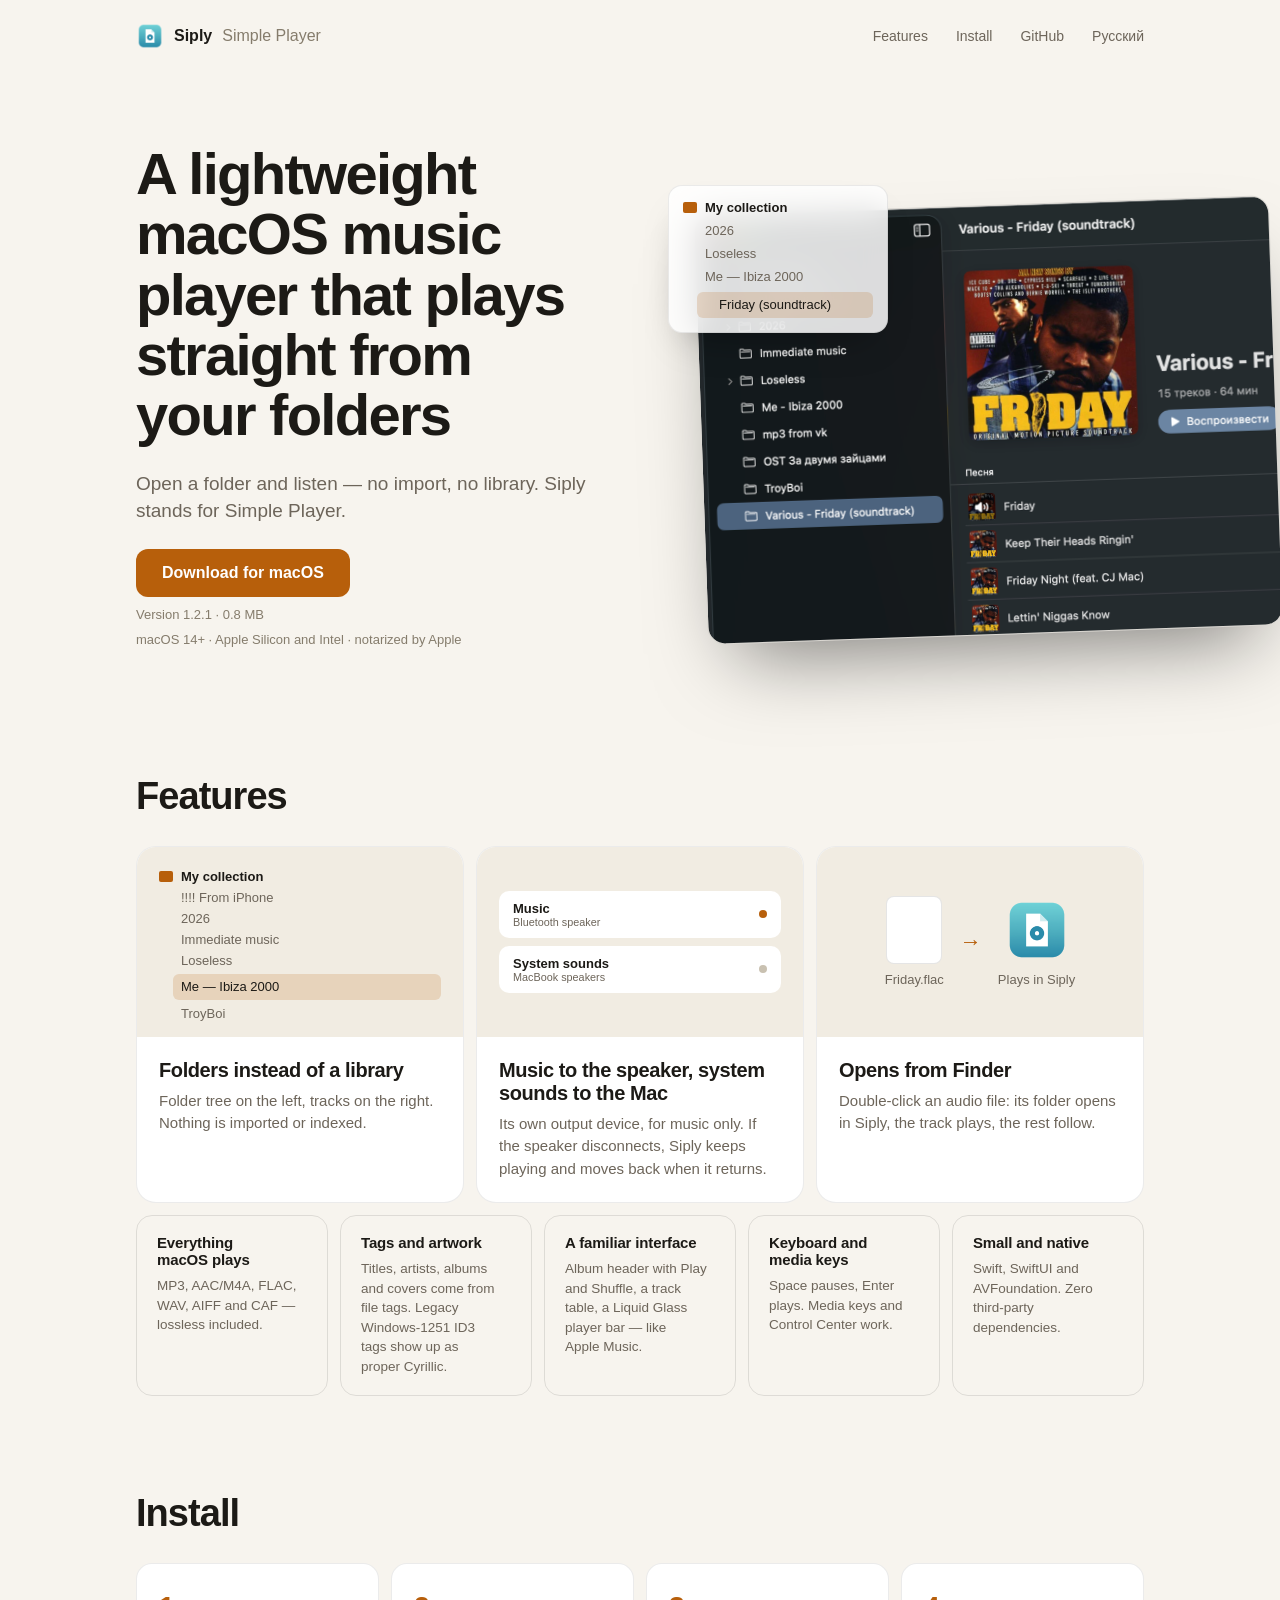
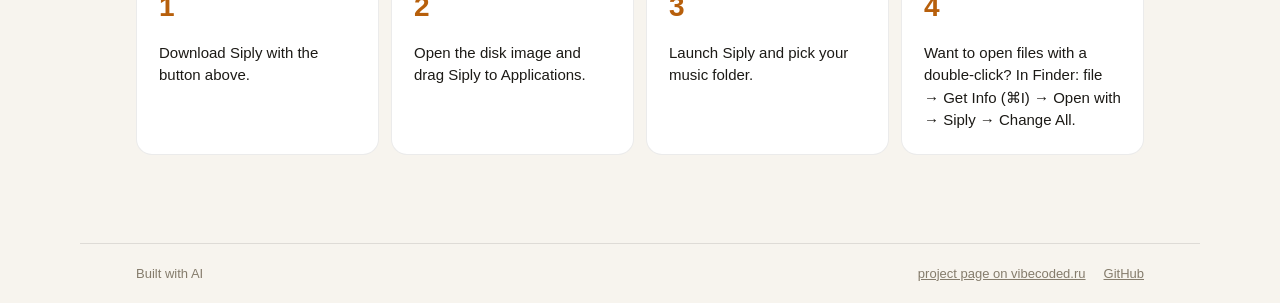
==== site/en/index.html @ b3800645 "chore: ссылки на сайт — siply.top" ====
<!doctype html>
<html lang="en">
<head>
<meta charset="utf-8">
<meta name="viewport" content="width=device-width, initial-scale=1">
<title>Siply — a music player for your folders on macOS</title>
<meta name="description" content="A lightweight native macOS player: open a folder and listen. No import, no library database.">
<meta property="og:title" content="Siply">
<meta property="og:description" content="A lightweight native macOS player: open a folder and listen. No import, no library database.">
<meta property="og:image" content="https://siply.top/assets/screenshot.png">
<link rel="icon" href="../assets/icon.png">
<link rel="alternate" hreflang="ru" href="https://siply.top/">
<link rel="alternate" hreflang="en" href="https://siply.top/en/">
<link rel="stylesheet" href="../assets/style.css">
<script defer src="https://stats.pisarev.me/script.js" data-website-id="2cc290f0-0ac6-487a-86b3-a697a581ee98"></script>
</head>
<body>
<div class="page">
<div class="in">
  <header>
    <a class="brand" href="./"><img src="../assets/icon.png" alt=""><span>Siply</span><span class="tag">Simple Player</span></a>
    <nav><a href="#features">Features</a><a href="#install">Install</a><a href="https://github.com/art-ps/siply">GitHub</a><a href="../" hreflang="ru" lang="ru">Русский</a></nav>
  </header>
  <main>
  <section class="hero">
    <div class="hero-text">
      <h1>A lightweight macOS music player that plays straight from your folders</h1>
      <p class="sub">Open a folder and listen — no import, no library. Siply stands for Simple Player.</p>
      <div class="dl">
        <a class="btn" id="download" data-umami-event="download" href="https://github.com/art-ps/siply/releases/download/v1.2.1/Siply-1.2.1.dmg">Download for macOS</a>
        <span class="note" id="release">Version 1.2.1 · 0.8 MB</span>
        <span class="note">macOS 14+ · Apple Silicon and Intel · notarized by Apple</span>
      </div>
    </div>
    <div class="hero-art">
      <div class="shot"><img src="../assets/screenshot.png" width="2000" height="1423" alt="Siply window: folder tree on the left, tracks with artwork on the right, floating player bar at the bottom"></div>
      <div class="tree" aria-hidden="true">
        <span class="root"><span class="folder"></span>My collection</span>
        <span class="sub-item">2026</span><span class="sub-item">Loseless</span><span class="sub-item">Me — Ibiza 2000</span><span class="sel">Friday (soundtrack)</span>
      </div>
    </div>
  </section>
  <section id="features">
    <h2>Features</h2>
    <div class="big">
      <div class="card">
        <div class="art art-tree" aria-hidden="true">
          <span class="root"><span class="folder"></span>My collection</span>
          <span class="sub-item">!!!! From iPhone</span><span class="sub-item">2026</span><span class="sub-item">Immediate music</span><span class="sub-item">Loseless</span><span class="sel">Me — Ibiza 2000</span><span class="sub-item">TroyBoi</span>
        </div>
        <div class="body"><h3>Folders instead of a library</h3><p>Folder tree on the left, tracks on the right. Nothing is imported or indexed.</p></div>
      </div>
      <div class="card">
        <div class="art art-out" aria-hidden="true">
          <div class="out"><span><b>Music</b><small>Bluetooth speaker</small></span><span class="dot"></span></div>
          <div class="out"><span><b>System sounds</b><small>MacBook speakers</small></span><span class="dot off"></span></div>
        </div>
        <div class="body"><h3>Music to the speaker, system sounds to the Mac</h3><p>Its own output device, for music only. If the speaker disconnects, Siply keeps playing and moves back when it returns.</p></div>
      </div>
      <div class="card">
        <div class="art art-open" aria-hidden="true">
          <figure><span class="file"></span><figcaption>Friday.flac</figcaption></figure>
          <span class="arrow">→</span>
          <figure><img src="../assets/icon.png" alt=""><figcaption>Plays in Siply</figcaption></figure>
        </div>
        <div class="body"><h3>Opens from Finder</h3><p>Double-click an audio file: its folder opens in Siply, the track plays, the rest follow.</p></div>
      </div>
    </div>
    <div class="small">
      <div class="mini"><h3>Everything macOS plays</h3><p>MP3, AAC/M4A, FLAC, WAV, AIFF and CAF — lossless included.</p></div>
      <div class="mini"><h3>Tags and artwork</h3><p>Titles, artists, albums and covers come from file tags. Legacy Windows-1251 ID3 tags show up as proper Cyrillic.</p></div>
      <div class="mini"><h3>A familiar interface</h3><p>Album header with Play and Shuffle, a track table, a Liquid Glass player bar — like Apple Music.</p></div>
      <div class="mini"><h3>Keyboard and media keys</h3><p>Space pauses, Enter plays. Media keys and Control Center work.</p></div>
      <div class="mini"><h3>Small and native</h3><p>Swift, SwiftUI and AVFoundation. Zero third-party dependencies.</p></div>
    </div>
  </section>
  <section id="install">
    <h2>Install</h2>
    <ol class="steps">
      <li><span class="n">1</span><span>Download Siply with the button above.</span></li>
      <li><span class="n">2</span><span>Open the disk image and drag Siply to Applications.</span></li>
      <li><span class="n">3</span><span>Launch Siply and pick your music folder.</span></li>
      <li><span class="n">4</span><span>Want to open files with a double-click? In Finder: file → Get Info (⌘I) → Open with → Siply → Change All.</span></li>
    </ol>
  </section>
  </main>
  <footer><span>Built with AI</span><span class="links"><a href="https://vibecoded.ru/products/siply">project page on vibecoded.ru</a><a href="https://github.com/art-ps/siply">GitHub</a></span></footer>
</div>
</div>
</body>
</html>
---- site/assets/style.css ----
:root {
  color-scheme: light dark;
  --bg: light-dark(#f7f4ee, #141210);
  --ink: light-dark(#1c1a16, #f3efe7);
  --soft: light-dark(#6d655a, #b3aa98);
  --faint: light-dark(#857c6c, #9b927f);
  --accent: oklch(0.58 0.14 55);
  --accent-bg: oklch(0.58 0.14 55 / .18);
  --card: light-dark(#fff, #1e1b17);
  --card-line: light-dark(rgba(0,0,0,.08), rgba(255,255,255,.08));
  --line: light-dark(rgba(0,0,0,.1), rgba(255,255,255,.1));
  --art: light-dark(#f1ece2, #272219);
  --off: light-dark(#c9c1b1, #5a5244);
}
* { box-sizing: border-box; }
body {
  margin: 0; background: var(--bg); color: var(--ink);
  font-family: -apple-system, BlinkMacSystemFont, "SF Pro Text", "Helvetica Neue", Helvetica, sans-serif;
}
a { color: inherit; }
a:hover { opacity: .8; }
a:focus-visible { outline: 3px solid var(--accent); outline-offset: 3px; border-radius: 4px; }
.page { min-height: 100vh; overflow: hidden; }
.in { max-width: 1120px; margin: 0 auto; }
h1, h2, h3, p, ol { margin: 0; }

header { display: flex; justify-content: space-between; align-items: center; flex-wrap: wrap; gap: 12px; padding: 22px 56px; }
.brand { display: flex; align-items: center; gap: 10px; font-weight: 600; font-size: 16px; text-decoration: none; }
.brand img { width: 28px; height: 28px; border-radius: 7px; }
.brand .tag { font-weight: 400; color: var(--faint); }
header nav { display: flex; gap: 28px; font-size: 14px; color: light-dark(#6d655a, #a69d8c); }
header nav a { text-decoration: none; }

.hero { padding: 72px 56px 48px; display: grid; grid-template-columns: repeat(auto-fit, minmax(380px, 1fr)); gap: 56px; align-items: center; }
.hero-text { display: flex; flex-direction: column; gap: 24px; }
h1 { font-size: clamp(40px, 5vw, 58px); line-height: 1.04; letter-spacing: -.03em; font-weight: 700; text-wrap: balance; }
.sub { font-size: 19px; line-height: 1.45; color: var(--soft); text-wrap: pretty; }
.dl { display: flex; flex-direction: column; gap: 10px; align-items: flex-start; }
.btn { padding: 15px 26px; border-radius: 12px; background: var(--accent); color: #fff; text-decoration: none; font-size: 16px; font-weight: 600; }
.dl .note { font-size: 13px; color: var(--faint); }

.hero-art { position: relative; height: 420px; }
.shot {
  position: absolute; inset: 30px -140px -40px 40px; border-radius: 18px; overflow: hidden;
  border: 1px solid light-dark(rgba(0,0,0,.12), rgba(255,255,255,.14));
  box-shadow: 0 40px 80px -30px rgba(0,0,0,.5);
  transform: rotate(-2deg); transform-origin: left bottom;
}
.shot img { display: block; width: 1000px; max-width: none; height: auto; }
.tree {
  position: absolute; left: 0; top: 0; width: 220px; padding: 14px; border-radius: 14px;
  background: light-dark(rgba(255,255,255,.85), rgba(40,36,30,.85));
  -webkit-backdrop-filter: blur(16px); backdrop-filter: blur(16px);
  border: 1px solid light-dark(rgba(0,0,0,.08), rgba(255,255,255,.1));
  box-shadow: 0 20px 40px -20px rgba(0,0,0,.4);
  font-size: 13px; display: flex; flex-direction: column; gap: 8px;
}
.root { font-weight: 600; display: flex; gap: 8px; align-items: center; }
.folder { width: 14px; height: 11px; border-radius: 2px; background: var(--accent); }
.sub-item { padding-left: 22px; color: var(--soft); }
.tree .sel { padding-left: 22px; padding-right: 8px; margin-left: 14px; border-radius: 6px; background: var(--accent-bg); line-height: 26px; }

#features { padding: 80px 56px 24px; }
#install { padding: 72px 56px 88px; }
h2 { margin-bottom: 28px; font-size: 38px; letter-spacing: -.025em; font-weight: 700; }
.big, .small { display: grid; gap: 12px; }
.big { grid-template-columns: repeat(auto-fit, minmax(280px, 1fr)); margin-bottom: 12px; }
.small { grid-template-columns: repeat(auto-fit, minmax(180px, 1fr)); }
.card { border-radius: 20px; background: var(--card); border: 1px solid var(--card-line); overflow: hidden; display: flex; flex-direction: column; }
.art { height: 190px; padding: 22px; background: var(--art); display: flex; flex-direction: column; gap: 8px; font-size: 13px; }
.art-tree { padding-bottom: 0; gap: 6px; overflow: hidden; }
.art-tree .sel { padding-left: 8px; margin-left: 14px; border-radius: 6px; background: var(--accent-bg); line-height: 26px; }
.art-out { justify-content: center; }
.out { display: flex; justify-content: space-between; align-items: center; padding: 10px 14px; border-radius: 10px; background: var(--card); }
.out > span:first-child { display: flex; flex-direction: column; }
.out b { font-weight: 600; }
.out small { color: var(--soft); }
.dot { width: 8px; height: 8px; border-radius: 50%; background: var(--accent); }
.dot.off { background: var(--off); }
.art-open { flex-direction: row; align-items: center; justify-content: center; gap: 16px; }
.art-open figure { margin: 0; display: flex; flex-direction: column; align-items: center; gap: 8px; color: var(--soft); }
.file { width: 56px; height: 68px; border-radius: 8px; background: var(--card); border: 1px solid var(--line); display: block; }
.art-open img { width: 68px; height: 68px; border-radius: 16px; }
.arrow { font-size: 22px; color: var(--accent); }
.body { padding: 22px; display: flex; flex-direction: column; gap: 8px; }
.body h3 { font-size: 20px; font-weight: 600; letter-spacing: -.02em; }
.body p { font-size: 15px; line-height: 1.5; color: var(--soft); text-wrap: pretty; }
.mini { padding: 18px 20px; border-radius: 16px; border: 1px solid var(--line); display: flex; flex-direction: column; gap: 8px; }
.mini h3 { font-size: 15px; font-weight: 600; letter-spacing: -.01em; text-wrap: balance; }
.mini p { font-size: 13.5px; line-height: 1.45; color: var(--soft); text-wrap: pretty; }

.steps { padding: 0; list-style: none; display: grid; grid-template-columns: repeat(auto-fit, minmax(220px, 1fr)); gap: 12px; }
.steps li { padding: 22px; border-radius: 16px; background: var(--card); border: 1px solid var(--card-line); display: flex; flex-direction: column; gap: 14px; font-size: 15px; line-height: 1.5; }
.steps .n { font-size: 28px; font-weight: 700; letter-spacing: -.03em; color: var(--accent); }

footer { padding: 22px 56px; border-top: 1px solid var(--line); display: flex; justify-content: space-between; flex-wrap: wrap; gap: 12px; font-size: 13px; color: var(--faint); }
footer .links { display: flex; gap: 18px; }

@media (max-width: 720px) {
  header, .hero, #features, #install, footer { padding-left: 20px; padding-right: 20px; }
  header nav { gap: 18px; flex-wrap: wrap; }
  .hero { grid-template-columns: 1fr; gap: 32px; padding-top: 40px; padding-bottom: 32px; }
  .hero-art { height: auto; }
  .shot { position: relative; inset: auto; transform: none; }
  .shot img { width: 100%; }
  .tree { display: none; }
  #features { padding-top: 56px; }
  #install { padding-top: 56px; padding-bottom: 64px; }
  h2 { font-size: 32px; }
  .big, .small, .steps { grid-template-columns: 1fr; }
}
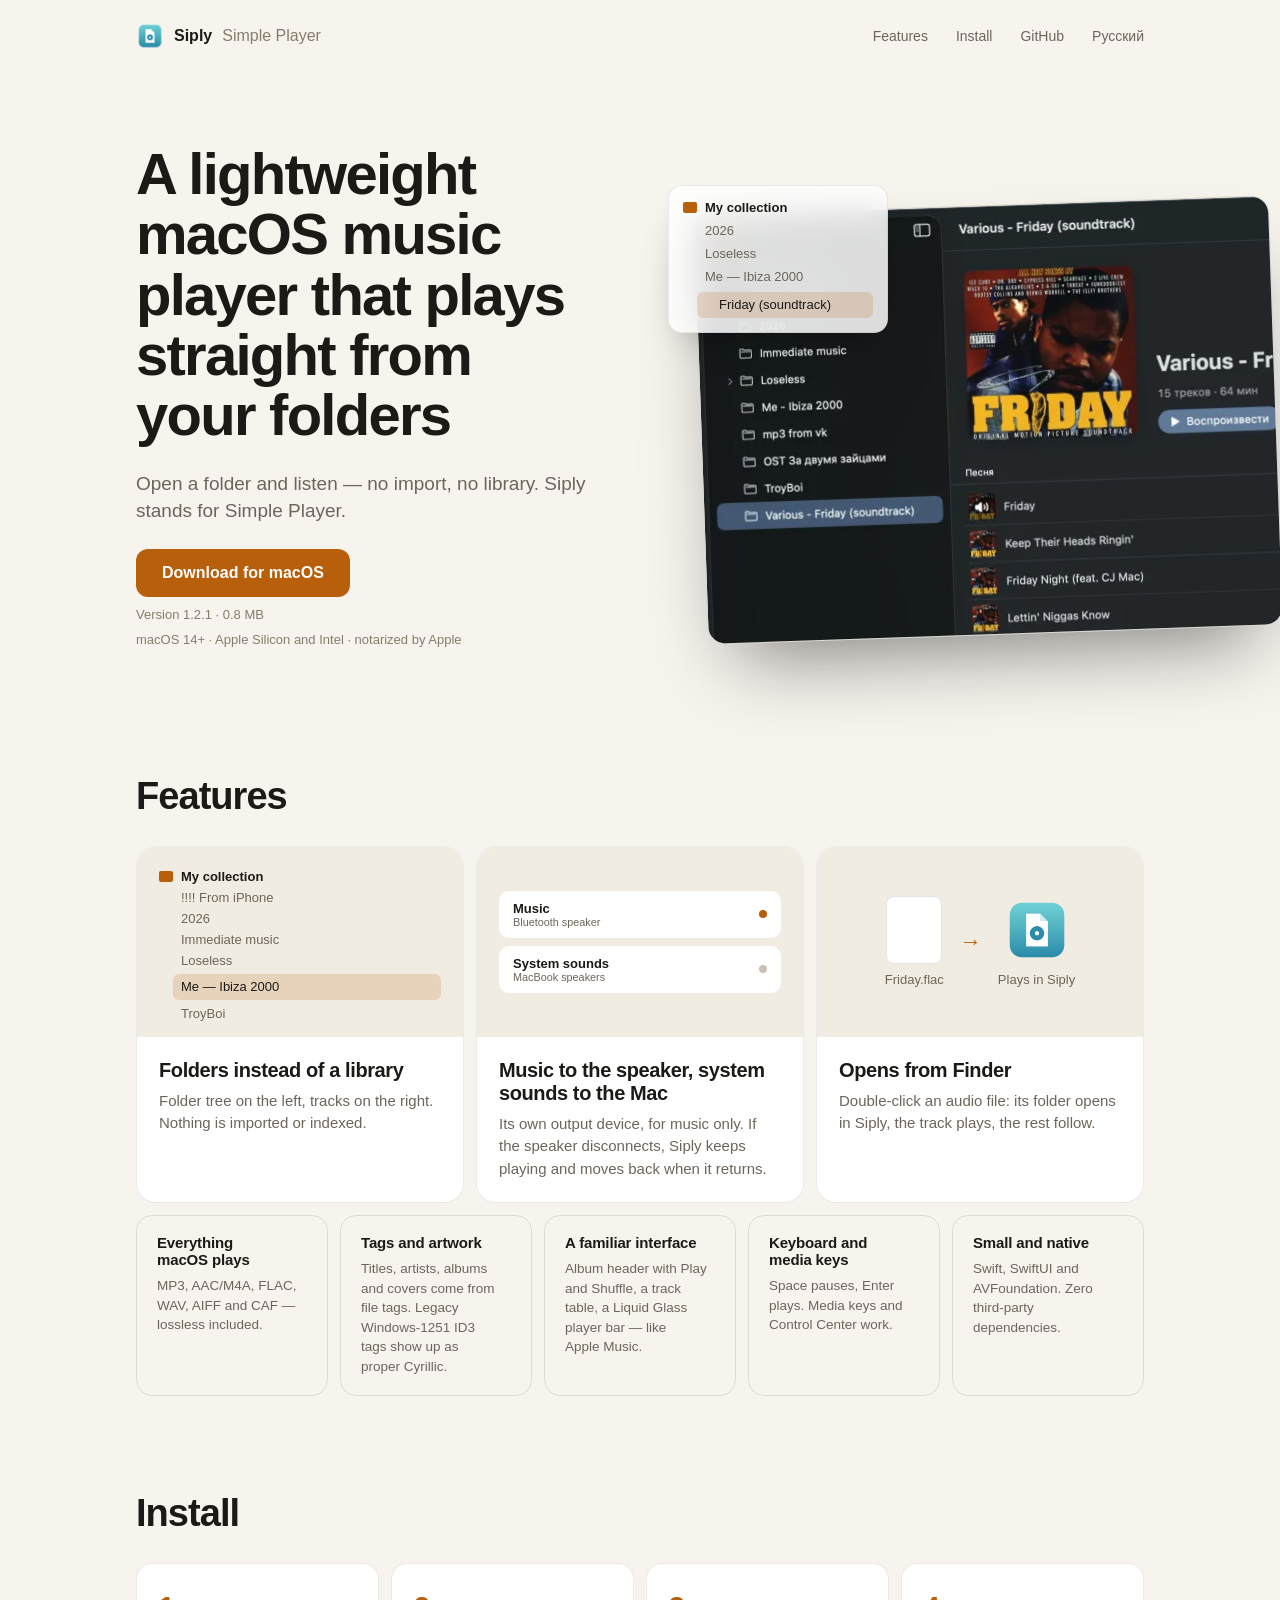
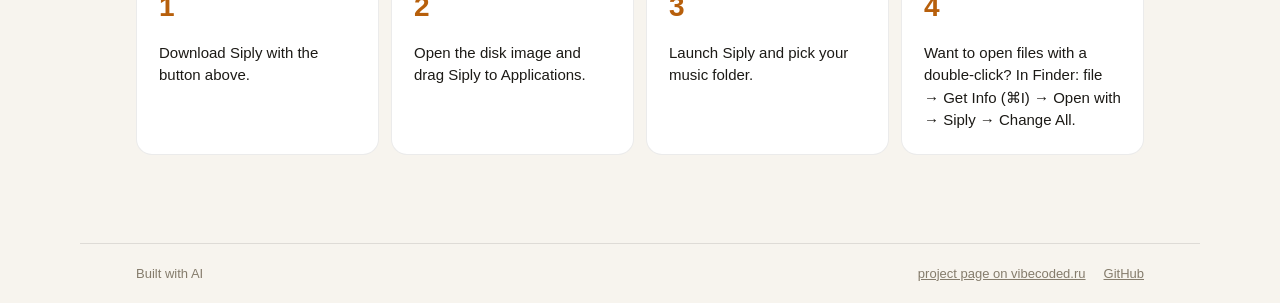
==== commit dac0f80b: "feat(site): лёгкий скриншот, иконки, своя 404" ====
--- a/site/en/index.html
+++ b/site/en/index.html
@@ -7,7 +7,7 @@
 <meta name="description" content="A lightweight native macOS player: open a folder and listen. No import, no library database.">
 <meta property="og:title" content="Siply">
 <meta property="og:description" content="A lightweight native macOS player: open a folder and listen. No import, no library database.">
-<meta property="og:image" content="https://siply.top/assets/screenshot.png">
+<meta property="og:image" content="https://siply.top/assets/screenshot.jpg">
 <link rel="icon" href="../assets/icon.png">
 <link rel="alternate" hreflang="ru" href="https://siply.top/">
 <link rel="alternate" hreflang="en" href="https://siply.top/en/">
@@ -33,7 +33,7 @@
       </div>
     </div>
     <div class="hero-art">
-      <div class="shot"><img src="../assets/screenshot.png" width="2000" height="1423" alt="Siply window: folder tree on the left, tracks with artwork on the right, floating player bar at the bottom"></div>
+      <div class="shot"><picture><source type="image/webp" srcset="../assets/screenshot-1000.webp 1000w, ../assets/screenshot.webp 2000w" sizes="1000px"><img fetchpriority="high" src="../assets/screenshot.jpg" width="2000" height="1423" alt="Siply window: folder tree on the left, tracks with artwork on the right, floating player bar at the bottom"></picture></div>
       <div class="tree" aria-hidden="true">
         <span class="root"><span class="folder"></span>My collection</span>
         <span class="sub-item">2026</span><span class="sub-item">Loseless</span><span class="sub-item">Me — Ibiza 2000</span><span class="sel">Friday (soundtrack)</span>
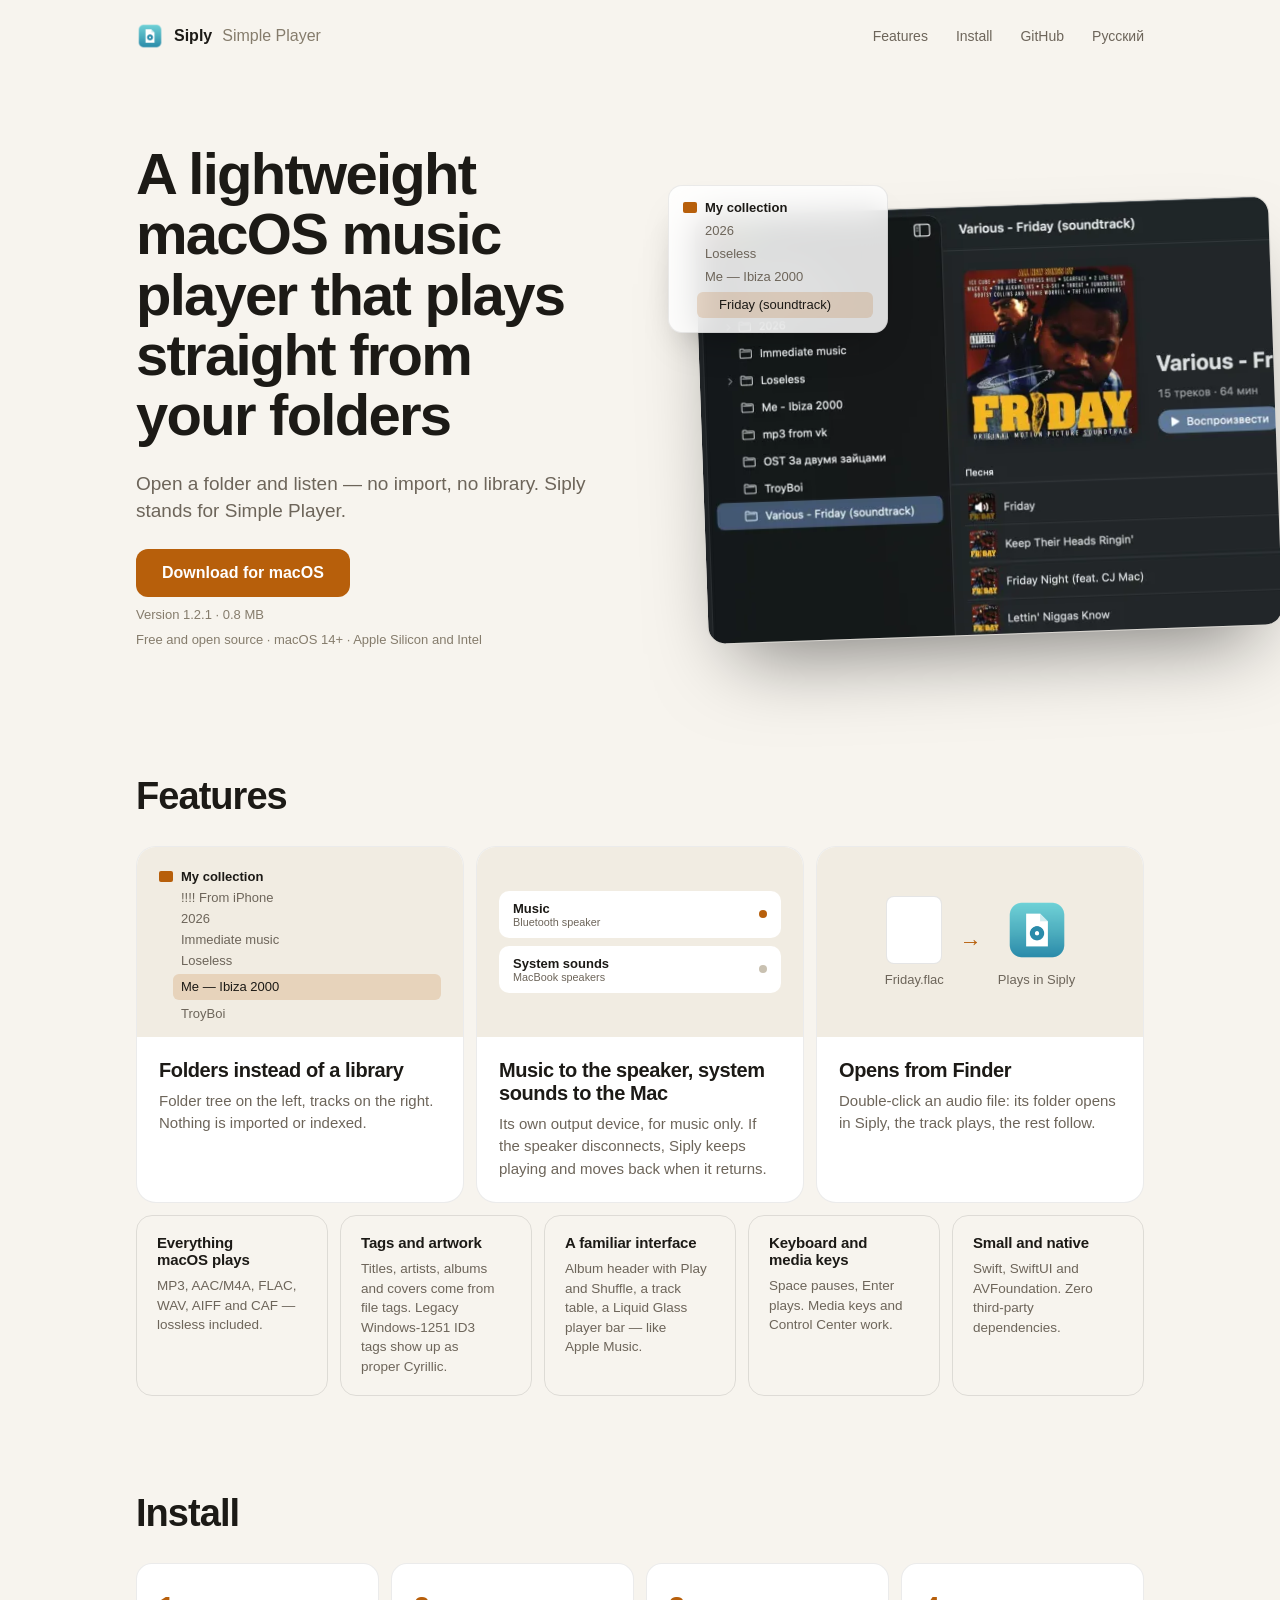
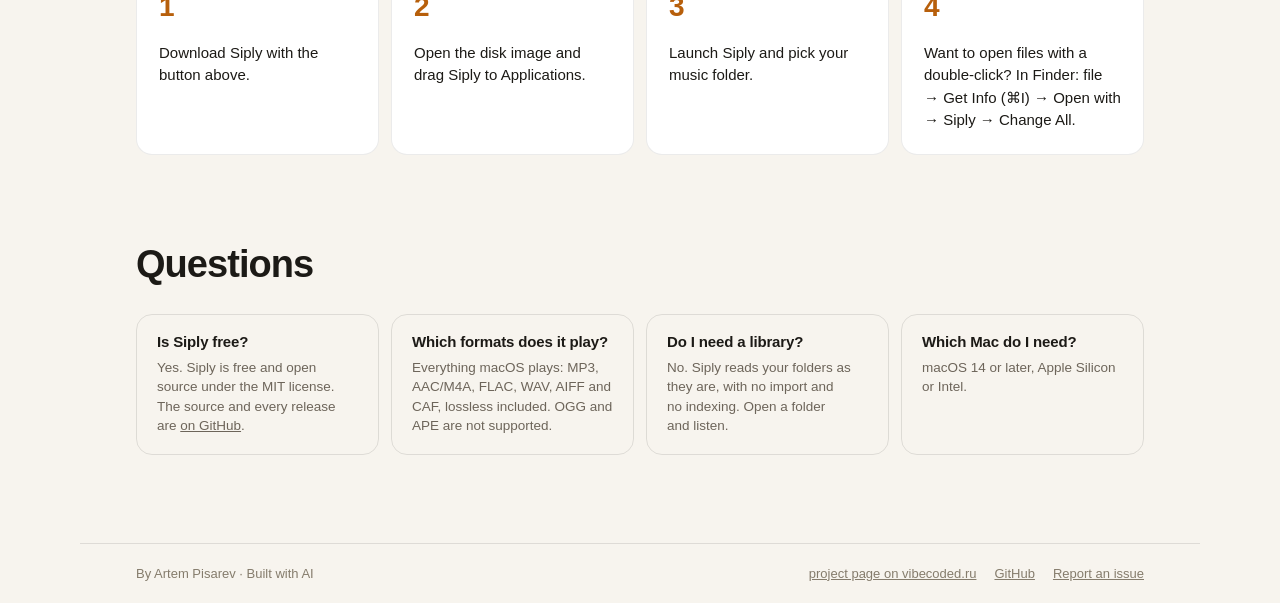
==== commit b768845f: "feat(site): блок «Вопросы», автор, открытый код; LICENSE MIT" ====
--- a/site/en/index.html
+++ b/site/en/index.html
@@ -3,14 +3,102 @@
 <head>
 <meta charset="utf-8">
 <meta name="viewport" content="width=device-width, initial-scale=1">
-<title>Siply — a music player for your folders on macOS</title>
-<meta name="description" content="A lightweight native macOS player: open a folder and listen. No import, no library database.">
-<meta property="og:title" content="Siply">
-<meta property="og:description" content="A lightweight native macOS player: open a folder and listen. No import, no library database.">
+<title>Siply — free Mac music player for folders and FLAC</title>
+<meta name="description" content="Free, lightweight native macOS music player: open a folder and listen. Plays FLAC, MP3, AAC and WAV with no import and no library. Open source, macOS 14+.">
+<link rel="canonical" href="https://siply.top/en/">
+<meta property="og:title" content="Siply — free Mac music player for folders and FLAC">
+<meta property="og:description" content="Free, lightweight native macOS music player: open a folder and listen. Plays FLAC, MP3, AAC and WAV with no import and no library. Open source, macOS 14+.">
+<meta property="og:url" content="https://siply.top/en/">
+<meta property="og:type" content="website">
+<meta property="og:site_name" content="Siply">
+<meta property="og:locale" content="en_US">
+<meta property="og:locale:alternate" content="ru_RU">
 <meta property="og:image" content="https://siply.top/assets/screenshot.jpg">
-<link rel="icon" href="../assets/icon.png">
+<meta property="og:image:width" content="2000">
+<meta property="og:image:height" content="1423">
+<meta property="og:image:alt" content="Siply window: folder tree on the left, tracks with artwork on the right, floating player bar at the bottom">
+<meta name="twitter:card" content="summary_large_image">
+<link rel="icon" href="/favicon.ico" sizes="32x32">
+<link rel="icon" href="/assets/icon.png" type="image/png">
+<link rel="apple-touch-icon" href="/assets/apple-touch-icon.png">
 <link rel="alternate" hreflang="ru" href="https://siply.top/">
 <link rel="alternate" hreflang="en" href="https://siply.top/en/">
+<link rel="alternate" hreflang="x-default" href="https://siply.top/">
+<script type="application/ld+json">
+{
+  "@context": "https://schema.org",
+  "@graph": [
+    {
+      "@type": "WebSite",
+      "@id": "https://siply.top/#website",
+      "url": "https://siply.top/",
+      "name": "Siply",
+      "inLanguage": [
+        "ru",
+        "en"
+      ],
+      "publisher": {
+        "@id": "https://siply.top/#author"
+      }
+    },
+    {
+      "@type": "WebPage",
+      "@id": "https://siply.top/en/#webpage",
+      "url": "https://siply.top/en/",
+      "name": "Siply — free Mac music player for folders and FLAC",
+      "description": "Free, lightweight native macOS music player: open a folder and listen. Plays FLAC, MP3, AAC and WAV with no import and no library. Open source, macOS 14+.",
+      "inLanguage": "en",
+      "isPartOf": {
+        "@id": "https://siply.top/#website"
+      },
+      "about": {
+        "@id": "https://siply.top/#software"
+      }
+    },
+    {
+      "@type": "SoftwareApplication",
+      "@id": "https://siply.top/#software",
+      "name": "Siply",
+      "description": "Free, lightweight native macOS music player: open a folder and listen. Plays FLAC, MP3, AAC and WAV with no import and no library. Open source, macOS 14+.",
+      "applicationCategory": "MultimediaApplication",
+      "operatingSystem": "macOS 14 or later",
+      "isAccessibleForFree": true,
+      "license": "https://opensource.org/licenses/MIT",
+      "url": "https://siply.top/en/",
+      "image": "https://siply.top/assets/screenshot.jpg",
+      "offers": {
+        "@type": "Offer",
+        "price": "0",
+        "priceCurrency": "USD",
+        "url": "https://siply.top/en/"
+      },
+      "featureList": [
+        "Folders instead of a library",
+        "Music to the speaker, system sounds to the Mac",
+        "Opens from Finder",
+        "Everything macOS plays",
+        "Tags and artwork",
+        "A familiar interface",
+        "Keyboard and media keys",
+        "Small and native"
+      ],
+      "author": {
+        "@id": "https://siply.top/#author"
+      },
+      "sameAs": [
+        "https://github.com/art-ps/siply",
+        "https://vibecoded.ru/products/siply"
+      ]
+    },
+    {
+      "@type": "Person",
+      "@id": "https://siply.top/#author",
+      "name": "Artem Pisarev",
+      "url": "https://github.com/art-ps"
+    }
+  ]
+}
+</script>
 <link rel="stylesheet" href="../assets/style.css">
 <script defer src="https://stats.pisarev.me/script.js" data-website-id="2cc290f0-0ac6-487a-86b3-a697a581ee98"></script>
 </head>
@@ -29,11 +117,11 @@
       <div class="dl">
         <a class="btn" id="download" data-umami-event="download" href="https://github.com/art-ps/siply/releases/download/v1.2.1/Siply-1.2.1.dmg">Download for macOS</a>
         <span class="note" id="release">Version 1.2.1 · 0.8 MB</span>
-        <span class="note">macOS 14+ · Apple Silicon and Intel · notarized by Apple</span>
+        <span class="note">Free and open source · macOS 14+ · Apple Silicon and Intel</span>
       </div>
     </div>
     <div class="hero-art">
-      <div class="shot"><picture><source type="image/webp" srcset="../assets/screenshot-1000.webp 1000w, ../assets/screenshot.webp 2000w" sizes="1000px"><img fetchpriority="high" src="../assets/screenshot.jpg" width="2000" height="1423" alt="Siply window: folder tree on the left, tracks with artwork on the right, floating player bar at the bottom"></picture></div>
+      <div class="shot"><picture><source type="image/webp" srcset="../assets/screenshot-1000.webp 1000w, ../assets/screenshot.webp 2000w" sizes="(max-width: 720px) 100vw, 1000px"><img fetchpriority="high" src="../assets/screenshot.jpg" width="2000" height="1423" alt="Siply window: folder tree on the left, tracks with artwork on the right, floating player bar at the bottom"></picture></div>
       <div class="tree" aria-hidden="true">
         <span class="root"><span class="folder"></span>My collection</span>
         <span class="sub-item">2026</span><span class="sub-item">Loseless</span><span class="sub-item">Me — Ibiza 2000</span><span class="sel">Friday (soundtrack)</span>
@@ -83,8 +171,17 @@
       <li><span class="n">4</span><span>Want to open files with a double-click? In Finder: file → Get Info (⌘I) → Open with → Siply → Change All.</span></li>
     </ol>
   </section>
+  <section id="faq">
+    <h2>Questions</h2>
+    <div class="small">
+      <div class="mini"><h3>Is Siply free?</h3><p>Yes. Siply is free and open source under the MIT license. The source and every release are <a href="https://github.com/art-ps/siply">on GitHub</a>.</p></div>
+      <div class="mini"><h3>Which formats does it play?</h3><p>Everything macOS plays: MP3, AAC/M4A, FLAC, WAV, AIFF and CAF, lossless included. OGG and APE are not supported.</p></div>
+      <div class="mini"><h3>Do I need a library?</h3><p>No. Siply reads your folders as they are, with no import and no indexing. Open a folder and listen.</p></div>
+      <div class="mini"><h3>Which Mac do I need?</h3><p>macOS 14 or later, Apple Silicon or Intel.</p></div>
+    </div>
+  </section>
   </main>
-  <footer><span>Built with AI</span><span class="links"><a href="https://vibecoded.ru/products/siply">project page on vibecoded.ru</a><a href="https://github.com/art-ps/siply">GitHub</a></span></footer>
+  <footer><span>By Artem Pisarev · Built with AI</span><span class="links"><a href="https://vibecoded.ru/products/siply">project page on vibecoded.ru</a><a href="https://github.com/art-ps/siply">GitHub</a><a href="https://github.com/art-ps/siply/issues">Report an issue</a></span></footer>
 </div>
 </div>
 </body>
--- a/site/assets/style.css
+++ b/site/assets/style.css
@@ -62,6 +62,7 @@
 
 #features { padding: 80px 56px 24px; }
 #install { padding: 72px 56px 88px; }
+#faq { padding: 0 56px 88px; }
 h2 { margin-bottom: 28px; font-size: 38px; letter-spacing: -.025em; font-weight: 700; }
 .big, .small { display: grid; gap: 12px; }
 .big { grid-template-columns: repeat(auto-fit, minmax(280px, 1fr)); margin-bottom: 12px; }
@@ -97,7 +98,7 @@
 footer .links { display: flex; gap: 18px; }
 
 @media (max-width: 720px) {
-  header, .hero, #features, #install, footer { padding-left: 20px; padding-right: 20px; }
+  header, .hero, #features, #install, #faq, footer { padding-left: 20px; padding-right: 20px; }
   header nav { gap: 18px; flex-wrap: wrap; }
   .hero { grid-template-columns: 1fr; gap: 32px; padding-top: 40px; padding-bottom: 32px; }
   .hero-art { height: auto; }
@@ -106,6 +107,7 @@
   .tree { display: none; }
   #features { padding-top: 56px; }
   #install { padding-top: 56px; padding-bottom: 64px; }
+  #faq { padding-bottom: 64px; }
   h2 { font-size: 32px; }
   .big, .small, .steps { grid-template-columns: 1fr; }
 }
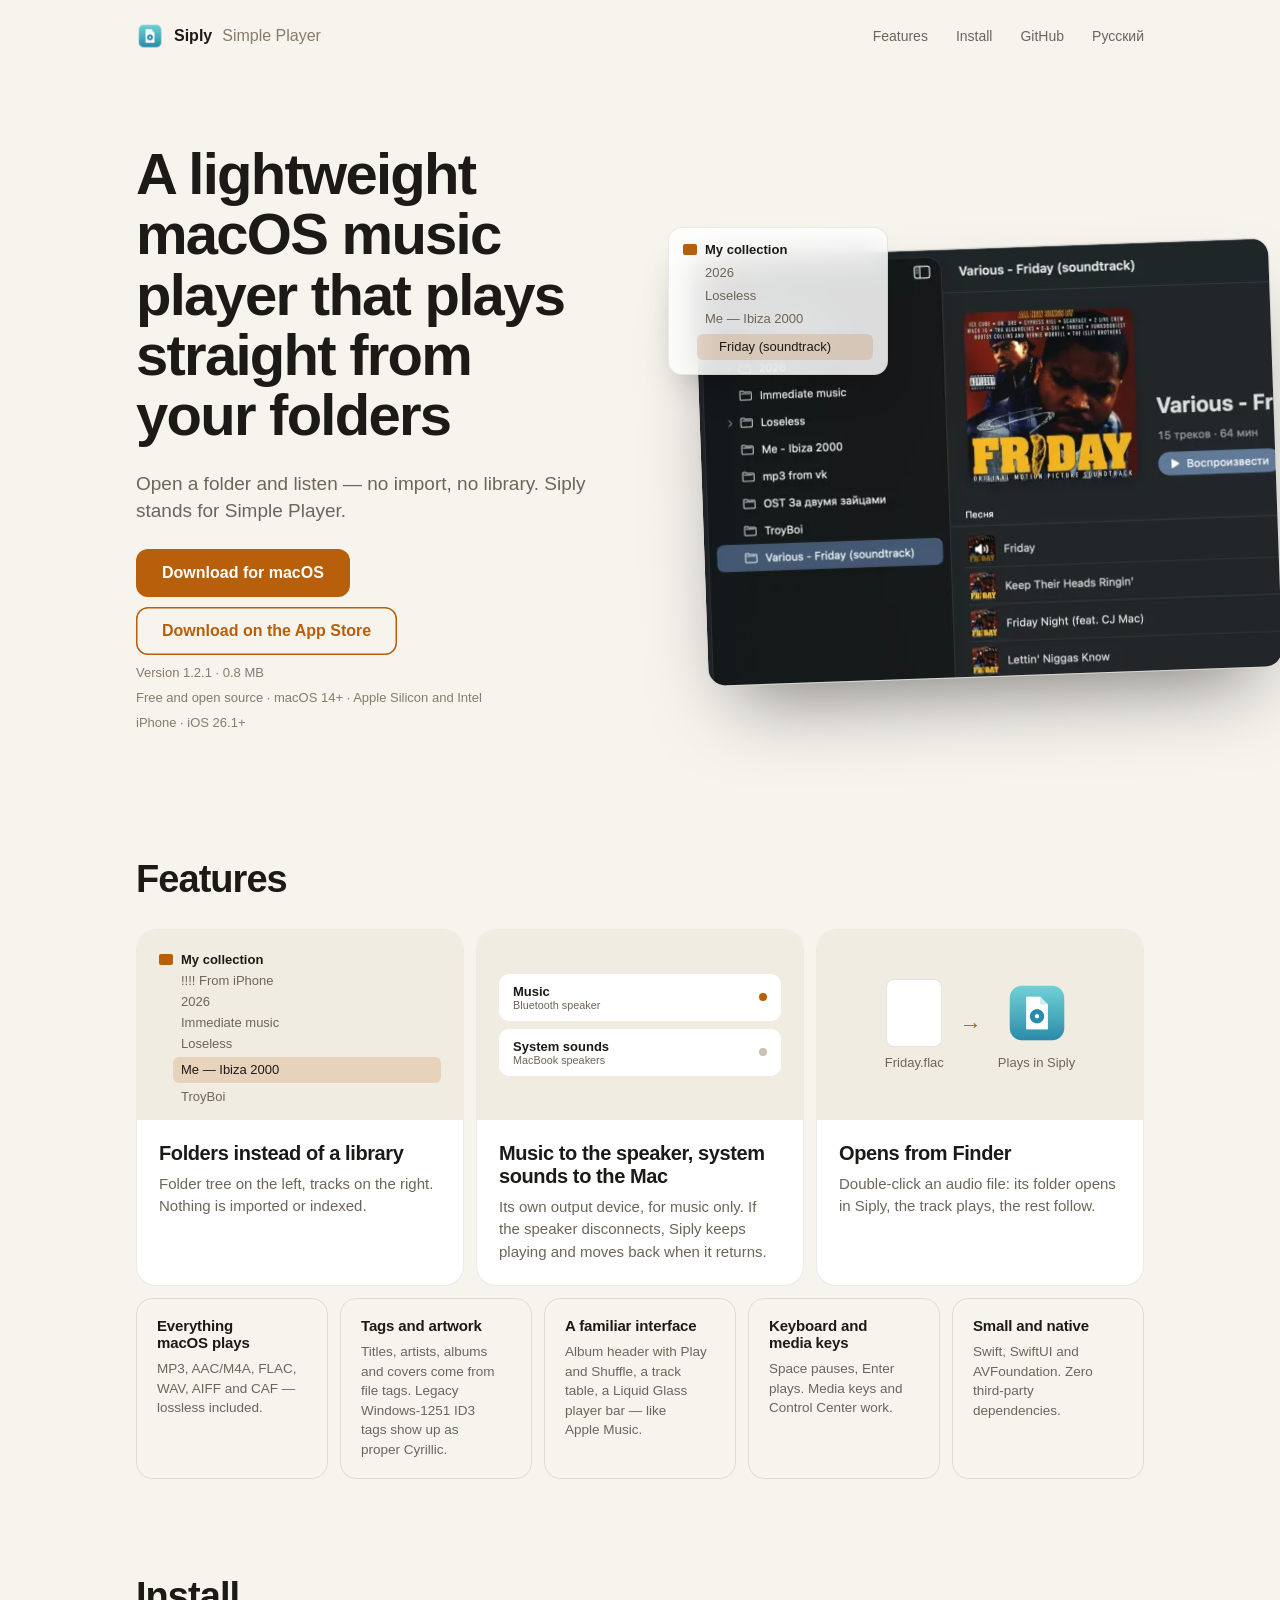
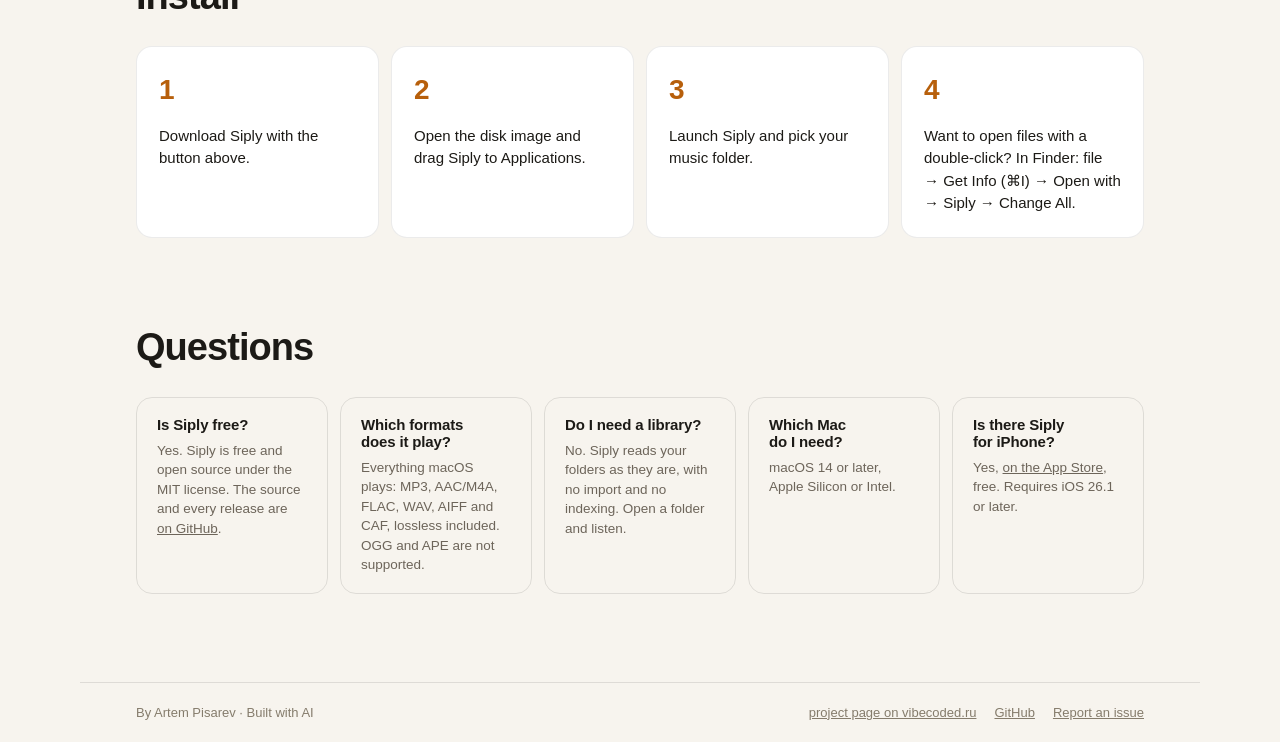
==== commit 95872745: "feat(site): iOS-версия в App Store — кнопка, FAQ, JSON-LD" ====
--- a/site/en/index.html
+++ b/site/en/index.html
@@ -91,6 +91,26 @@
       ]
     },
     {
+      "@type": "SoftwareApplication",
+      "@id": "https://siply.top/#software-ios",
+      "name": "Siply",
+      "applicationCategory": "MultimediaApplication",
+      "operatingSystem": "iOS 26.1 or later",
+      "isAccessibleForFree": true,
+      "license": "https://opensource.org/licenses/MIT",
+      "url": "https://siply.top/en/",
+      "downloadUrl": "https://apps.apple.com/app/siply-simple-player/id6828888848",
+      "offers": {
+        "@type": "Offer",
+        "price": "0",
+        "priceCurrency": "USD",
+        "url": "https://apps.apple.com/app/siply-simple-player/id6828888848"
+      },
+      "author": {
+        "@id": "https://siply.top/#author"
+      }
+    },
+    {
       "@type": "Person",
       "@id": "https://siply.top/#author",
       "name": "Artem Pisarev",
@@ -115,9 +135,13 @@
       <h1>A lightweight macOS music player that plays straight from your folders</h1>
       <p class="sub">Open a folder and listen — no import, no library. Siply stands for Simple Player.</p>
       <div class="dl">
-        <a class="btn" id="download" data-umami-event="download" href="https://github.com/art-ps/siply/releases/download/v1.2.1/Siply-1.2.1.dmg">Download for macOS</a>
+        <div class="btns">
+          <a class="btn" id="download" data-umami-event="download" href="https://github.com/art-ps/siply/releases/download/v1.2.1/Siply-1.2.1.dmg">Download for macOS</a>
+          <a class="btn alt" data-umami-event="download-ios" href="https://apps.apple.com/app/siply-simple-player/id6828888848">Download on the App Store</a>
+        </div>
         <span class="note" id="release">Version 1.2.1 · 0.8 MB</span>
         <span class="note">Free and open source · macOS 14+ · Apple Silicon and Intel</span>
+        <span class="note">iPhone · iOS 26.1+</span>
       </div>
     </div>
     <div class="hero-art">
@@ -178,6 +202,7 @@
       <div class="mini"><h3>Which formats does it play?</h3><p>Everything macOS plays: MP3, AAC/M4A, FLAC, WAV, AIFF and CAF, lossless included. OGG and APE are not supported.</p></div>
       <div class="mini"><h3>Do I need a library?</h3><p>No. Siply reads your folders as they are, with no import and no indexing. Open a folder and listen.</p></div>
       <div class="mini"><h3>Which Mac do I need?</h3><p>macOS 14 or later, Apple Silicon or Intel.</p></div>
+      <div class="mini"><h3>Is there Siply for iPhone?</h3><p>Yes, <a href="https://apps.apple.com/app/siply-simple-player/id6828888848">on the App Store</a>, free. Requires iOS 26.1 or later.</p></div>
     </div>
   </section>
   </main>
--- a/site/assets/style.css
+++ b/site/assets/style.css
@@ -37,6 +37,8 @@
 .sub { font-size: 19px; line-height: 1.45; color: var(--soft); text-wrap: pretty; }
 .dl { display: flex; flex-direction: column; gap: 10px; align-items: flex-start; }
 .btn { padding: 15px 26px; border-radius: 12px; background: var(--accent); color: #fff; text-decoration: none; font-size: 16px; font-weight: 600; }
+.btns { display: flex; flex-wrap: wrap; gap: 10px; }
+.btn.alt { background: transparent; color: var(--accent); box-shadow: inset 0 0 0 1.5px var(--accent); }
 .dl .note { font-size: 13px; color: var(--faint); }
 
 .hero-art { position: relative; height: 420px; }
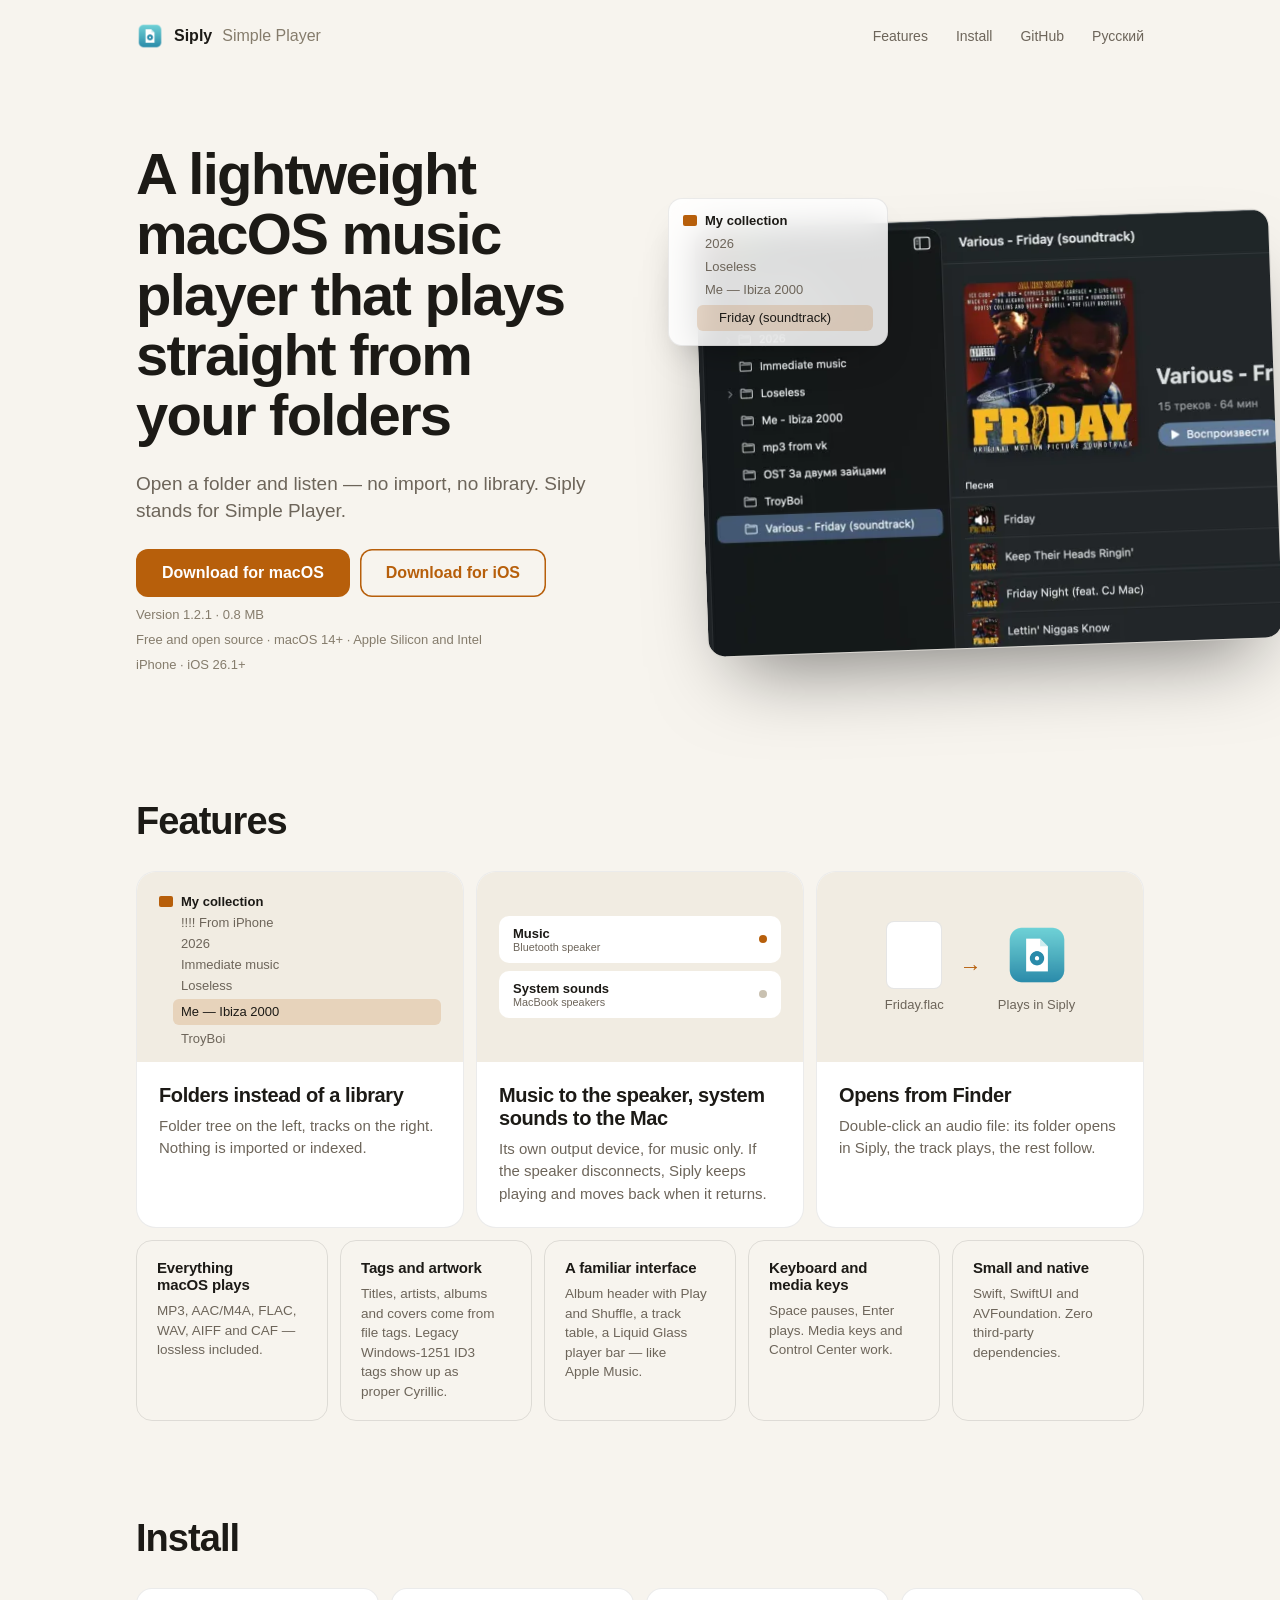
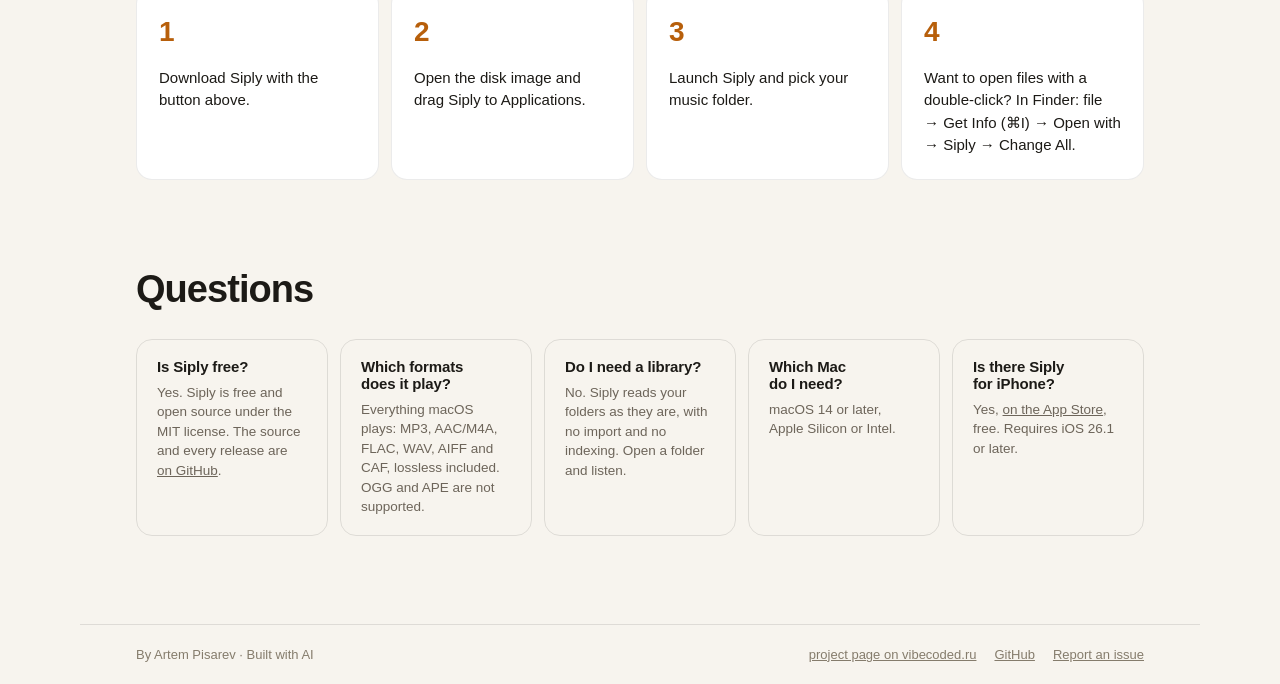
==== commit 2c8982c9: "fix(site): кнопка «Скачать для iOS»" ====
--- a/site/en/index.html
+++ b/site/en/index.html
@@ -137,7 +137,7 @@
       <div class="dl">
         <div class="btns">
           <a class="btn" id="download" data-umami-event="download" href="https://github.com/art-ps/siply/releases/download/v1.2.1/Siply-1.2.1.dmg">Download for macOS</a>
-          <a class="btn alt" data-umami-event="download-ios" href="https://apps.apple.com/app/siply-simple-player/id6828888848">Download on the App Store</a>
+          <a class="btn alt" data-umami-event="download-ios" href="https://apps.apple.com/app/siply-simple-player/id6828888848">Download for iOS</a>
         </div>
         <span class="note" id="release">Version 1.2.1 · 0.8 MB</span>
         <span class="note">Free and open source · macOS 14+ · Apple Silicon and Intel</span>
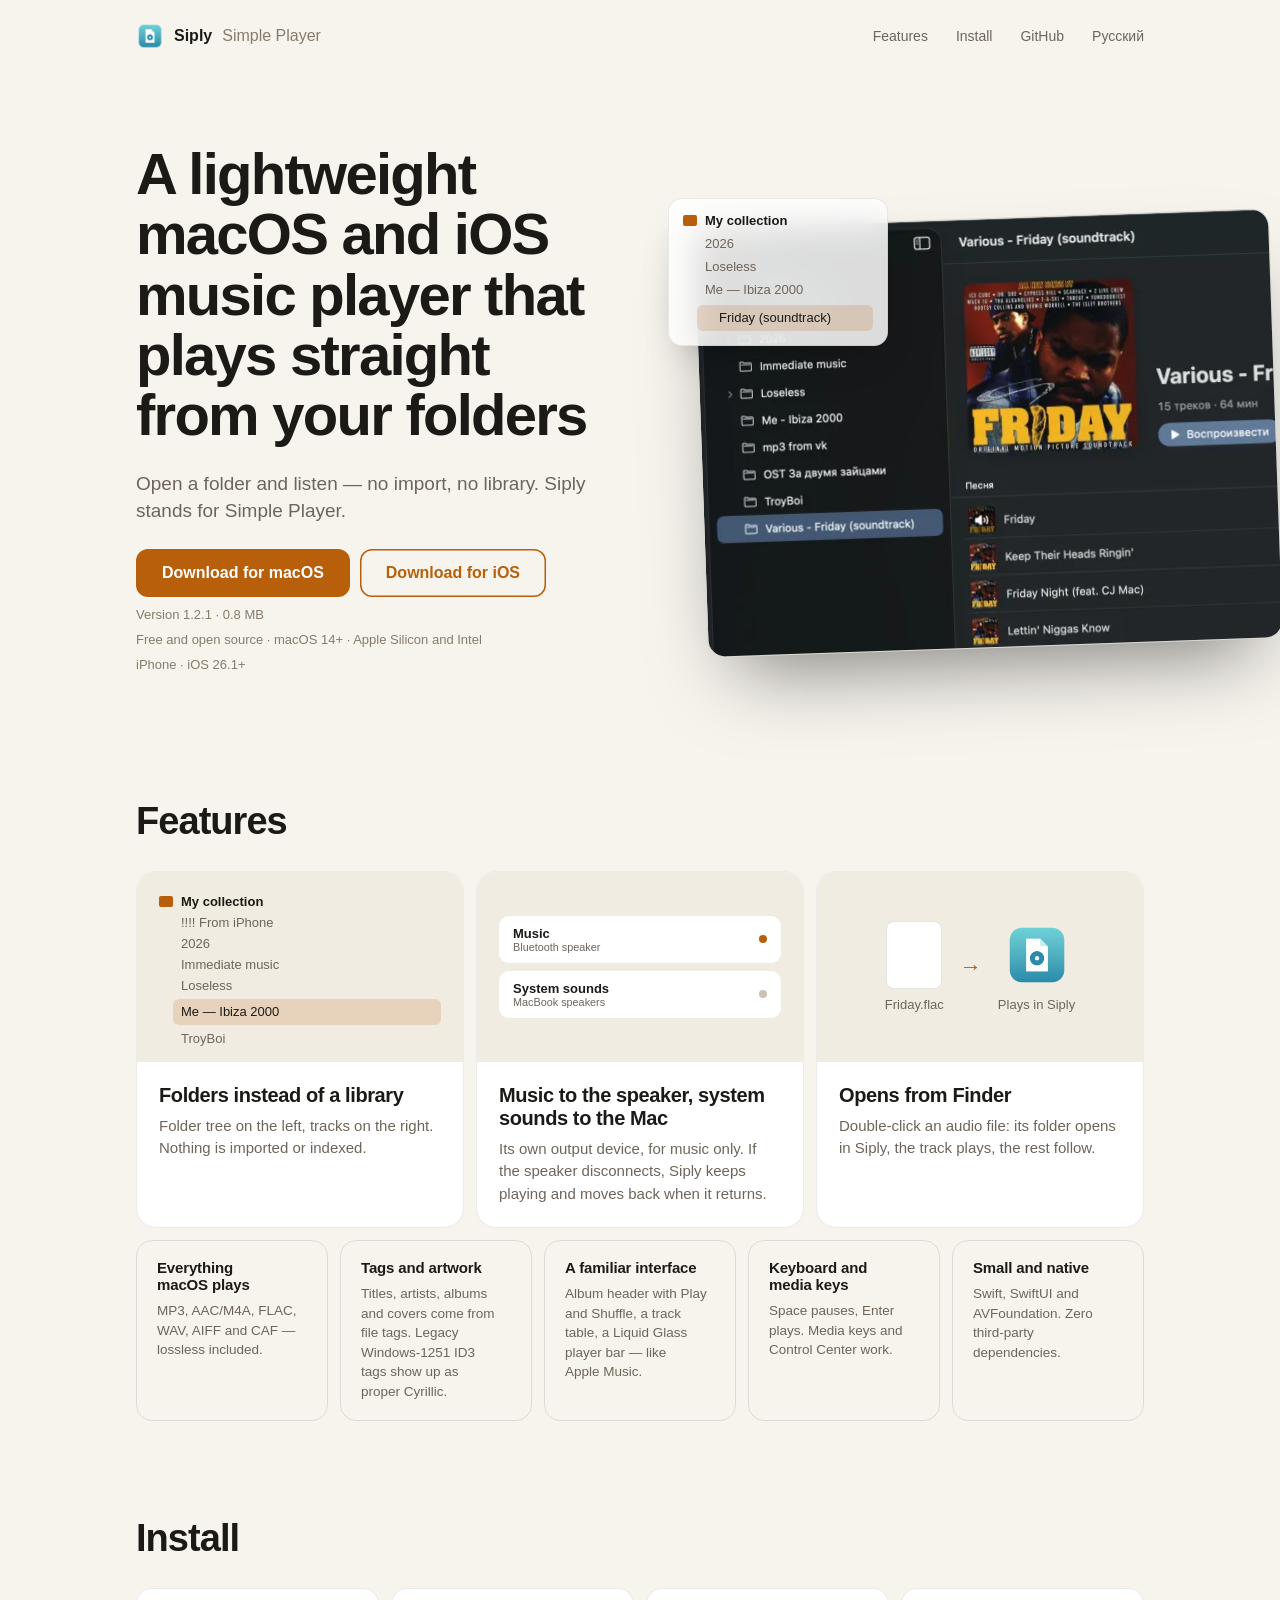
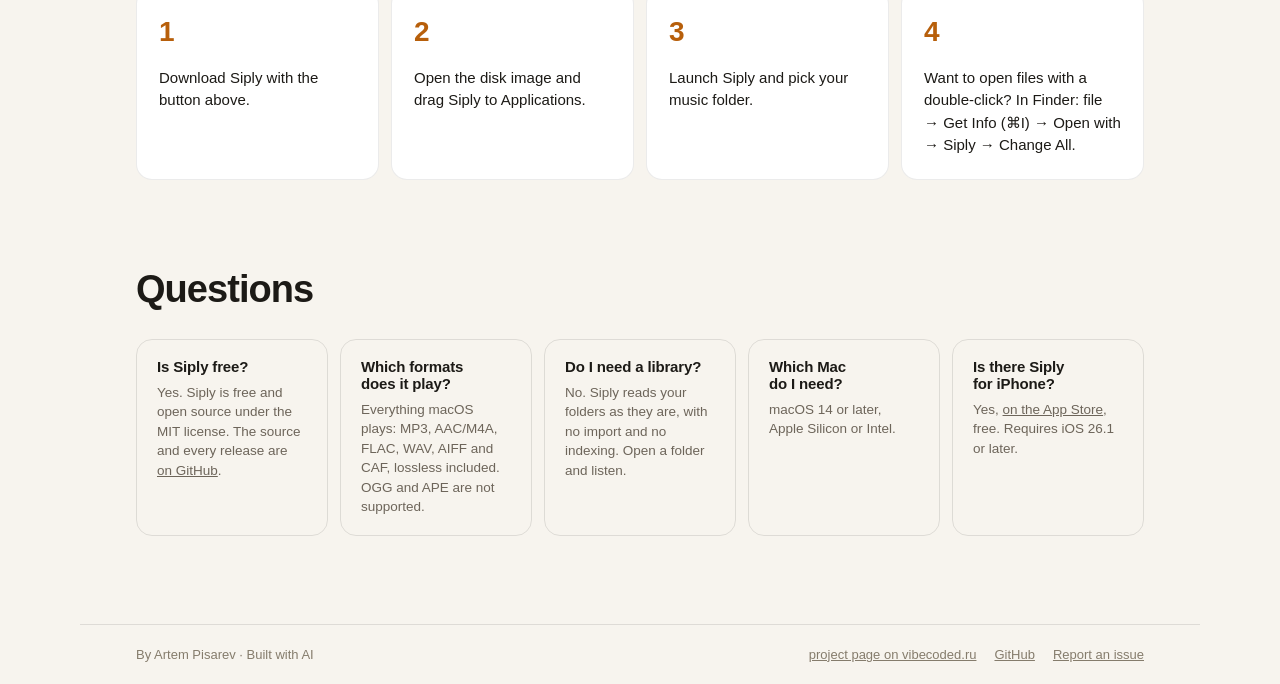
==== commit 8f2b5a71: "fix(site): h1 — плеер для macOS и iOS" ====
--- a/site/en/index.html
+++ b/site/en/index.html
@@ -132,7 +132,7 @@
   <main>
   <section class="hero">
     <div class="hero-text">
-      <h1>A lightweight macOS music player that plays straight from your folders</h1>
+      <h1>A lightweight macOS and iOS music player that plays straight from your folders</h1>
       <p class="sub">Open a folder and listen — no import, no library. Siply stands for Simple Player.</p>
       <div class="dl">
         <div class="btns">
